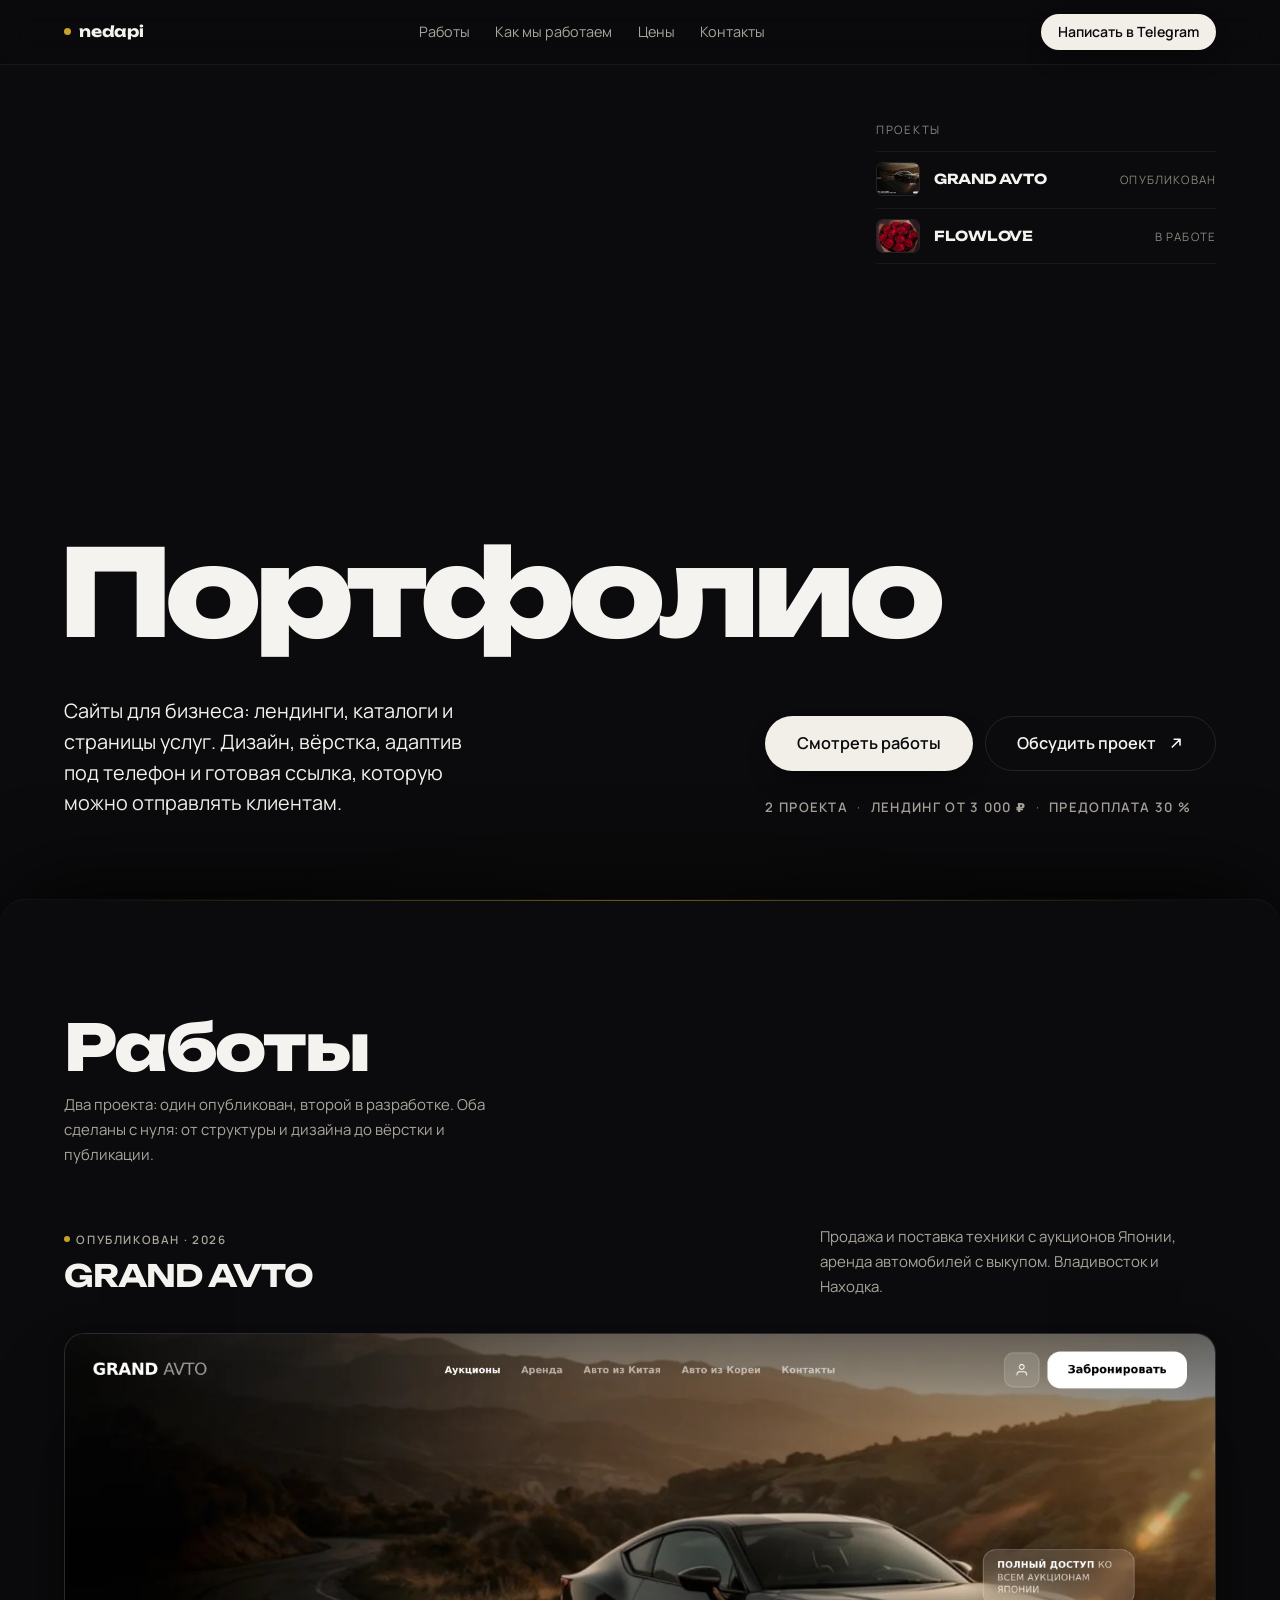
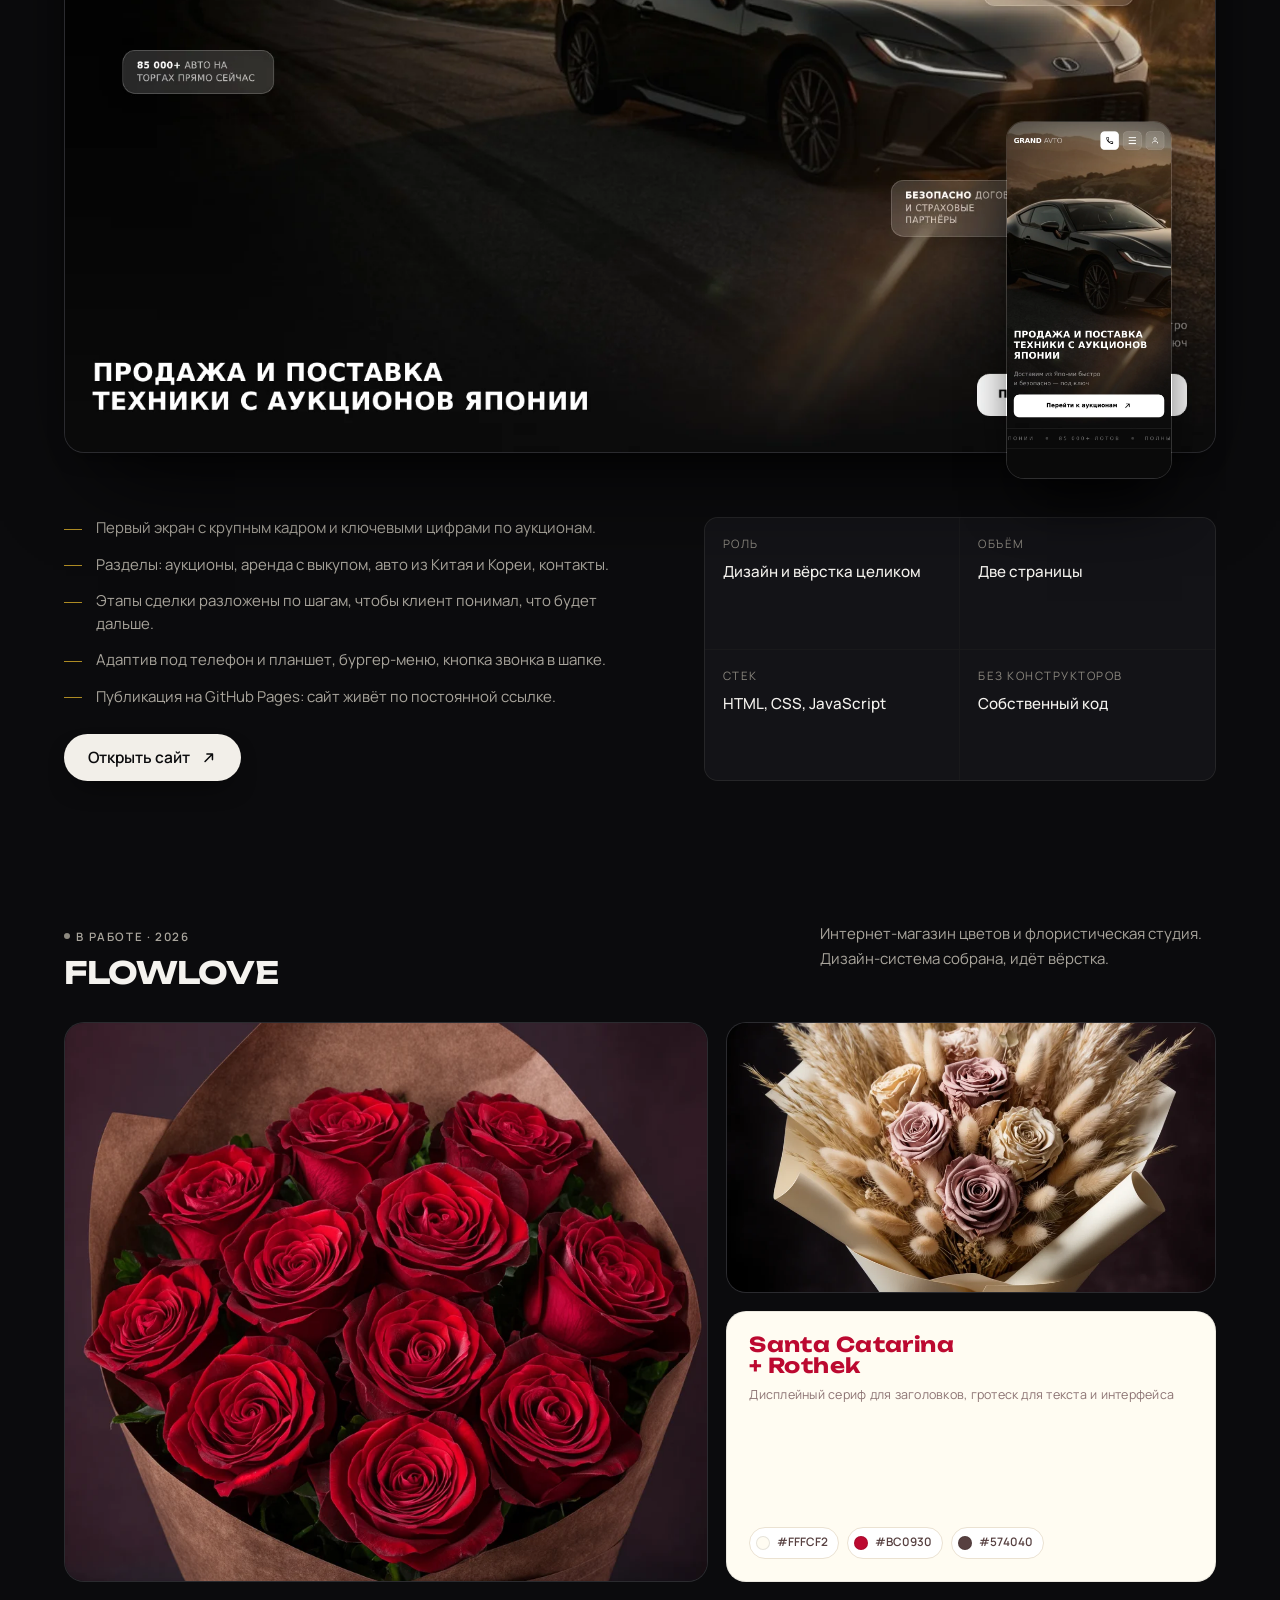
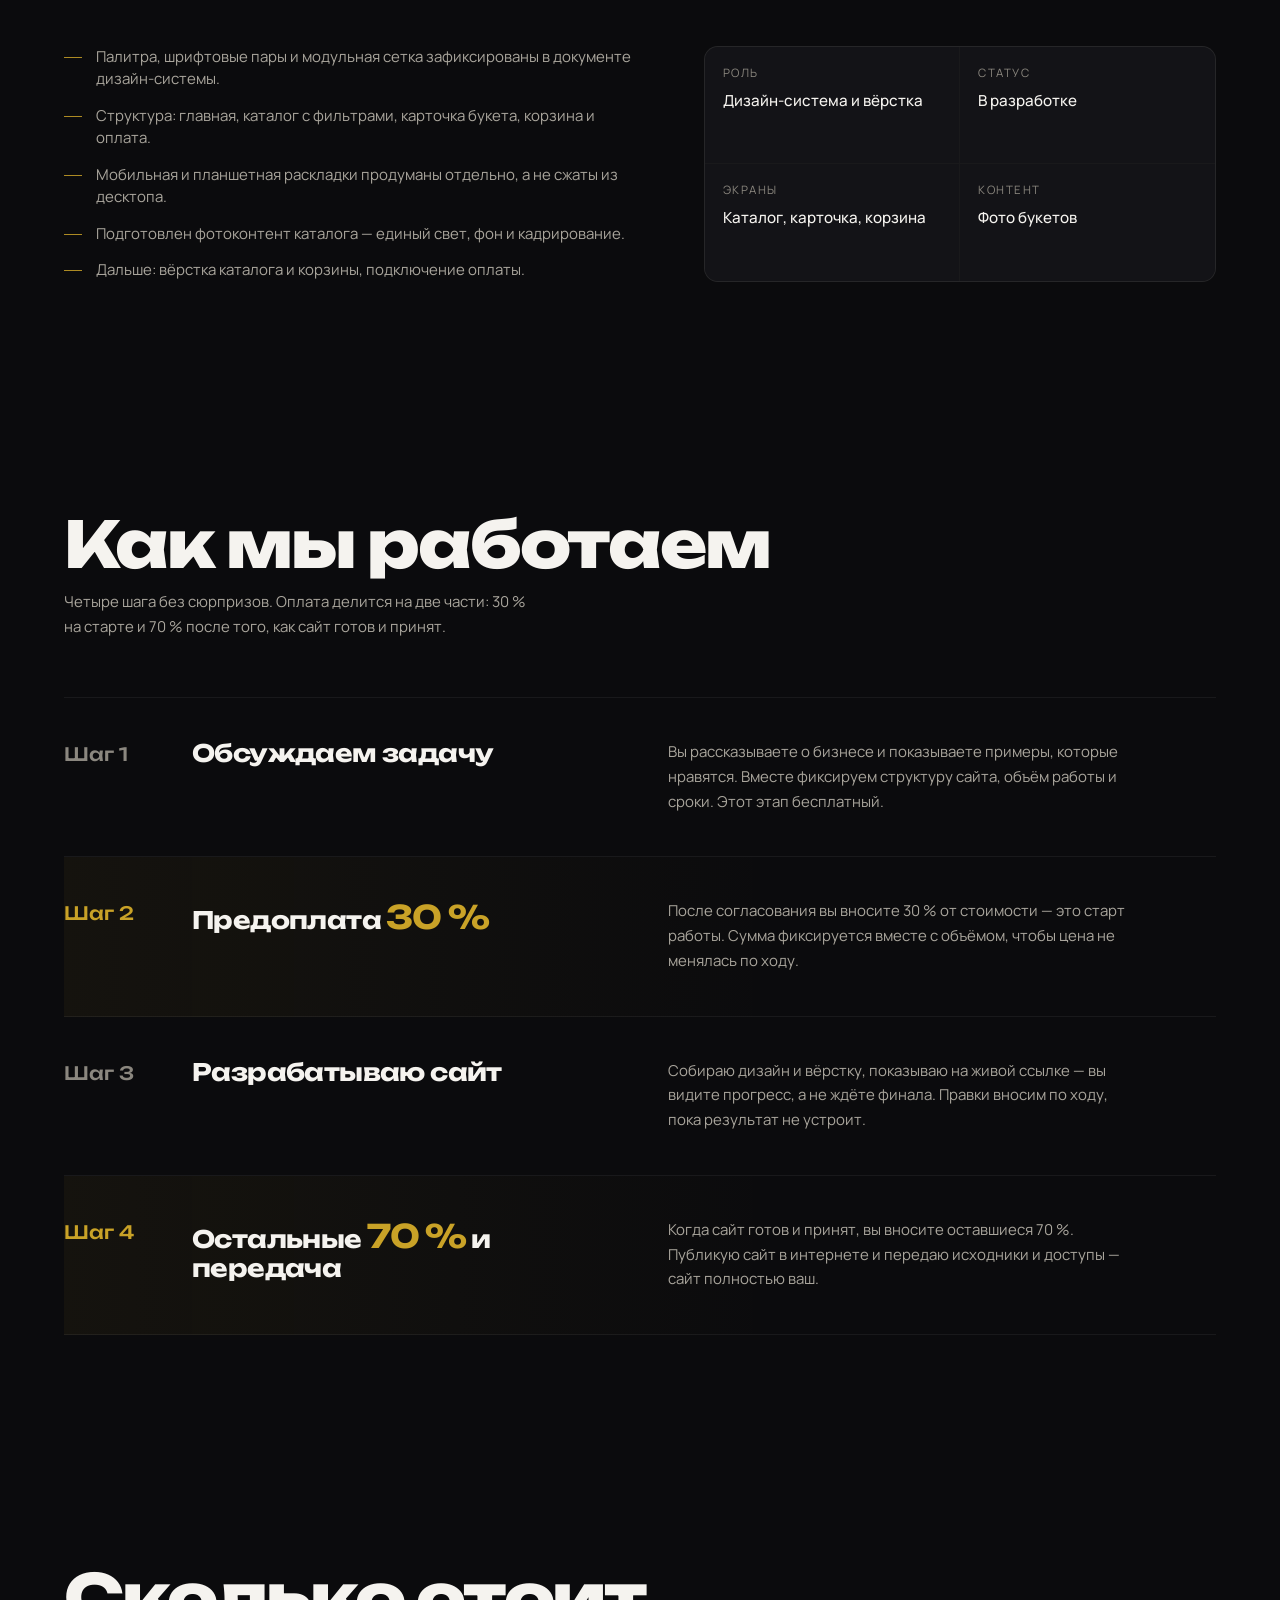
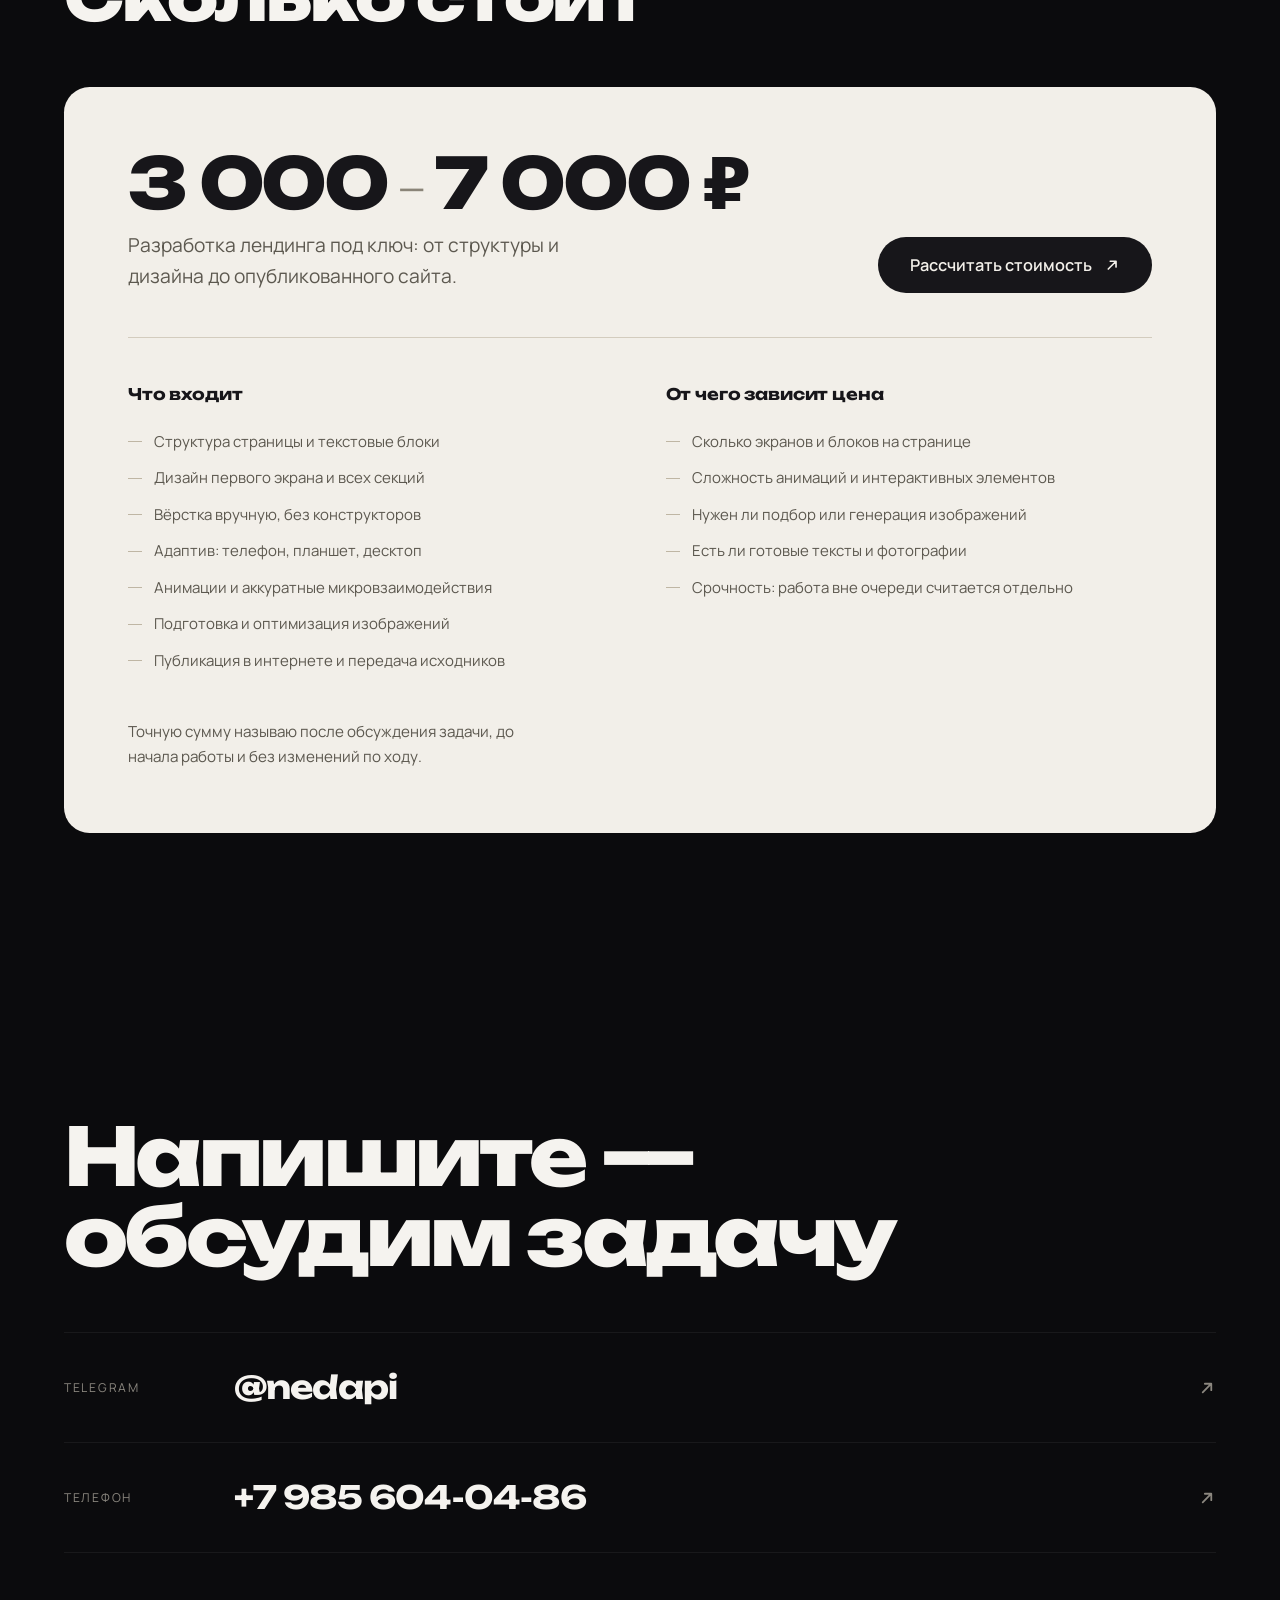
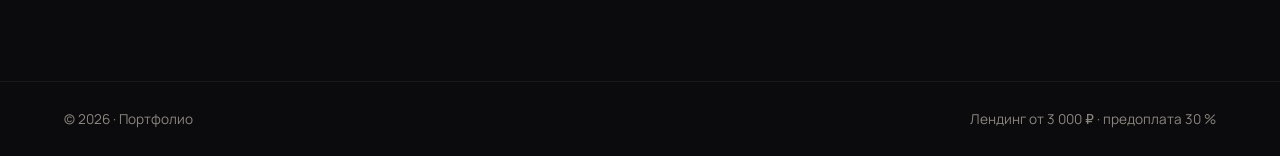
==== portfolio/index.html @ b86b2072 "Add the portfolio page under /portfolio Single-page portfolio with the two real projects, the four-s" ====
<!doctype html>
<html lang="ru">
<head>
<meta charset="utf-8">
<meta name="viewport" content="width=device-width,initial-scale=1">
<title>Портфолио — сайты для бизнеса</title>
<meta name="description" content="Портфолио веб-разработчика: лендинги, каталоги и сайты услуг. Дизайн, вёрстка, адаптив и публикация. Лендинг — от 3 000 до 7 000 ₽.">
<meta name="theme-color" content="#0B0B0D">
<meta property="og:title" content="Портфолио — сайты для бизнеса">
<meta property="og:description" content="Лендинги, каталоги и сайты услуг под ключ. Предоплата 30%, остальное после сдачи.">
<meta property="og:type" content="website">
<link rel="preload" href="assets/fonts/unbounded-800-cyrillic.woff2" as="font" type="font/woff2" crossorigin>
<link rel="preload" href="assets/fonts/manrope-400-cyrillic.woff2" as="font" type="font/woff2" crossorigin>
<link rel="stylesheet" href="assets/fonts.css">
<style>
/* ─────────────────────────────────────────────
   ТОКЕНЫ
   ───────────────────────────────────────────── */
:root{
  --ink:#0B0B0D;
  --ink-2:#131317;
  --ink-3:#1C1C22;
  --line:rgba(255,255,255,.10);
  --line-2:rgba(255,255,255,.06);

  --paper:#F2EFE9;
  --paper-2:#E6E1D7;
  --paper-line:#D3CCBE;

  --t1:#F5F3EF;
  --t2:#A9A59C;
  --t3:#8B877F;
  --pt1:#17161A;
  --pt2:#5C584F;

  --brass:#C9A227;
  --brass-soft:rgba(201,162,39,.16);

  --fd:'Unbounded','Manrope',system-ui,sans-serif;
  --fb:'Manrope',system-ui,-apple-system,'Segoe UI',sans-serif;

  --gut:clamp(20px,5vw,72px);
  --measure:68ch;
  --e:cubic-bezier(.22,1,.36,1);
  --r:clamp(16px,2vw,28px);
}

*,*::before,*::after{box-sizing:border-box;margin:0;padding:0}
html{-webkit-text-size-adjust:100%;scroll-behavior:smooth}
@media (prefers-reduced-motion:reduce){html{scroll-behavior:auto}}
body{
  background:var(--ink);color:var(--t1);
  font-family:var(--fb);font-size:clamp(15px,1.05vw,17px);line-height:1.65;
  -webkit-font-smoothing:antialiased;overflow-x:hidden;
  font-variant-numeric:lining-nums;
}
img{display:block;max-width:100%;height:auto}
a{color:inherit;text-decoration:none}
ul,ol{list-style:none}

/* браузерные поверхности тоже часть дизайна */
::selection{background:var(--brass);color:#0B0B0D}
:root{caret-color:var(--brass);accent-color:var(--brass)}
::-webkit-scrollbar{width:10px;height:10px}
::-webkit-scrollbar-track{background:var(--ink)}
::-webkit-scrollbar-thumb{background:#27272E;border-radius:99px;border:3px solid var(--ink)}
::-webkit-scrollbar-thumb:hover{background:#3A3A44}
html{scrollbar-color:#27272E var(--ink);scrollbar-width:thin}
:focus-visible{outline:2px solid var(--brass);outline-offset:3px;border-radius:4px}

.wrap{width:100%;max-width:1320px;margin-inline:auto;padding-inline:var(--gut)}
.sr{position:absolute;width:1px;height:1px;overflow:hidden;clip-path:inset(50%);white-space:nowrap}

/* ─────────────────────────────────────────────
   ТИПОГРАФИКА
   ───────────────────────────────────────────── */
.d{font-family:var(--fd);font-weight:800;line-height:1;letter-spacing:-.03em;text-wrap:balance}
h2.d{font-size:clamp(2rem,5.2vw,4rem);letter-spacing:-.035em}
h3.d{font-size:clamp(1.35rem,2.4vw,2rem);letter-spacing:-.03em;font-weight:700}
.lead{font-size:clamp(1.05rem,1.55vw,1.32rem);line-height:1.55;color:var(--t1);max-width:34ch}
.body{color:var(--t2);max-width:var(--measure)}
.tag{
  display:inline-flex;align-items:center;gap:.55em;
  font-size:.72rem;font-weight:600;letter-spacing:.14em;text-transform:uppercase;
  color:var(--t2);
}
.tag::before{content:"";width:6px;height:6px;border-radius:99px;background:var(--brass);flex:none}
.tag--work::before{background:#8E8A80}

/* ─────────────────────────────────────────────
   КНОПКИ
   ───────────────────────────────────────────── */
.btn{
  display:inline-flex;align-items:center;gap:.7em;
  padding:.95em 1.5em;border-radius:99px;
  font-weight:600;font-size:.97rem;line-height:1;
  border:1px solid transparent;
  transition:transform .45s var(--e),background-color .3s ease,border-color .3s ease,color .3s ease,box-shadow .45s var(--e);
}
.btn svg{width:1em;height:1em;flex:none}
.btn--fill{background:var(--paper);color:#0B0B0D;box-shadow:0 12px 28px -14px rgba(0,0,0,.9)}
.btn--fill:hover{transform:translateY(-2px);box-shadow:0 20px 40px -16px rgba(0,0,0,.95)}
.btn--ghost{border-color:var(--line);color:var(--t1)}
.btn--ghost:hover{border-color:rgba(255,255,255,.28);background:rgba(255,255,255,.04);transform:translateY(-2px)}
.btn--ink{background:#17161A;color:var(--paper)}
.btn--ink:hover{transform:translateY(-2px);background:#000}
.btn--lg{padding:1.15em 1.9em;font-size:1.02rem}

.link-u{
  display:inline-flex;align-items:center;gap:.5em;color:var(--t1);font-weight:600;
  border-bottom:1px solid rgba(255,255,255,.22);padding-bottom:2px;
  transition:border-color .3s ease,color .3s ease;
}
.link-u:hover{border-color:var(--brass);color:var(--brass)}
.link-u svg{width:.85em;height:.85em}

/* ─────────────────────────────────────────────
   ШАПКА
   ───────────────────────────────────────────── */
.nav{
  position:fixed;inset:0 0 auto 0;z-index:60;
  display:flex;align-items:center;justify-content:space-between;gap:1rem;
  padding:14px var(--gut);
  background:rgba(11,11,13,.72);backdrop-filter:blur(14px) saturate(140%);
  -webkit-backdrop-filter:blur(14px) saturate(140%);
  border-bottom:1px solid var(--line-2);
}
.mark{font-family:var(--fd);font-weight:700;font-size:.95rem;letter-spacing:-.02em;display:inline-flex;align-items:center;gap:.55em}
.mark i{width:7px;height:7px;border-radius:99px;background:var(--brass);display:block}
.nav-links{display:flex;gap:clamp(14px,2vw,30px);align-items:center}
.nav-links a{font-size:.9rem;color:var(--t2);transition:color .25s ease}
.nav-links a:hover{color:var(--t1)}
.nav .btn{padding:.7em 1.15em;font-size:.88rem}
@media (max-width:860px){.nav-links{display:none}}

/* ─────────────────────────────────────────────
   ПЕРВЫЙ ЭКРАН
   ───────────────────────────────────────────── */
.hero{
  position:sticky;top:0;z-index:1;
  min-height:100svh;display:flex;flex-direction:column;justify-content:flex-end;
  padding-block:120px clamp(40px,9vh,90px);
  overflow:clip;
}
.hero::after{ /* тёплое свечение у горизонта */
  content:"";position:absolute;inset:auto -20% -40% -20%;height:70%;
  background:radial-gradient(60% 100% at 50% 100%,rgba(201,162,39,.12),transparent 70%);
  pointer-events:none;
}
.hero-in{position:relative;z-index:2;width:100%;flex:1;display:flex;flex-direction:column;justify-content:flex-end}
.hero-index{
  margin-bottom:auto;display:flex;flex-direction:column;align-items:flex-start;gap:2px;
  align-self:flex-end;width:min(100%,340px);
}
.hero-index-t{font-size:.72rem;letter-spacing:.15em;text-transform:uppercase;color:var(--t3);padding-bottom:10px}
.hi{
  display:flex;align-items:center;gap:14px;width:100%;
  padding:10px 0;border-top:1px solid var(--line-2);
  transition:padding-inline .45s var(--e),background-color .3s ease;
}
.hi:last-child{border-bottom:1px solid var(--line-2)}
.hi img{width:44px;height:34px;object-fit:cover;border-radius:7px;border:1px solid var(--line);flex:none}
.hi b{font-family:var(--fd);font-weight:700;font-size:.86rem;letter-spacing:-.02em;flex:1;min-width:0}
.hi span{font-size:.72rem;letter-spacing:.1em;text-transform:uppercase;color:var(--t3);flex:none}
a.hi:hover{padding-inline:10px;background:linear-gradient(90deg,rgba(201,162,39,.07),transparent)}
a.hi:hover b{color:var(--brass)}
@media (max-width:900px){
  .hero-index{align-self:stretch;width:100%;max-width:none;margin-bottom:clamp(24px,5vh,56px)}
}
.hero-word{
  font-family:var(--fd);font-weight:800;
  font-size:clamp(2.15rem,9.4vw,7.6rem);
  line-height:.9;letter-spacing:-.05em;
  margin-left:-.04em;white-space:nowrap;
  color:var(--t1);
}
.hero-grid{
  display:grid;grid-template-columns:minmax(0,1fr) minmax(0,auto);
  gap:clamp(22px,4vw,64px);align-items:end;
  margin-top:clamp(22px,3.4vw,44px);
}
.hero-actions{display:flex;flex-wrap:wrap;gap:12px;margin-top:26px}
.hero-note{
  display:flex;align-items:center;flex-wrap:wrap;gap:.2em .7em;
  font-size:.82rem;letter-spacing:.1em;text-transform:uppercase;color:var(--t3);
  margin-top:26px;
}
.hero-note b{color:var(--t2);font-weight:600;white-space:nowrap}
.hero-note i{font-style:normal;color:var(--t3)}
@media (max-width:900px){.hero-grid{grid-template-columns:1fr}}

/* ─────────────────────────────────────────────
   СЦЕНА — работы наезжают на заголовок
   ───────────────────────────────────────────── */
.stage{
  position:relative;z-index:10;
  background:var(--ink);
  border-radius:var(--r) var(--r) 0 0;
  box-shadow:0 -30px 90px -20px rgba(0,0,0,.9),0 -1px 0 rgba(255,255,255,.08);
}
.stage::before{
  content:"";position:absolute;top:0;left:6%;right:6%;height:1px;
  background:linear-gradient(90deg,transparent,rgba(201,162,39,.5),transparent);
}

.sec{padding-block:clamp(64px,9vw,132px)}
[id]{scroll-margin-top:86px}
.sec-head{margin-bottom:clamp(30px,4.5vw,60px)}
.sec-head p{margin-top:14px;color:var(--t2);max-width:52ch}

/* ─────────────────────────────────────────────
   КЕЙСЫ
   ───────────────────────────────────────────── */
.case+.case{margin-top:clamp(72px,11vw,168px)}
.case-top{display:flex;flex-wrap:wrap;gap:14px 28px;align-items:baseline;justify-content:space-between;margin-bottom:clamp(20px,2.6vw,34px)}
.case-title{display:flex;flex-direction:column;gap:12px}
.case-sub{color:var(--t2);max-width:44ch}

/* Плита со скриншотом */
.plate{
  position:relative;border-radius:clamp(12px,1.6vw,20px);overflow:hidden;
  border:1px solid var(--line);
  box-shadow:0 48px 90px -34px rgba(0,0,0,.95),0 8px 24px -12px rgba(0,0,0,.7);
  transition:transform .7s var(--e),box-shadow .7s var(--e);
  background:var(--ink-2);
}
a.shot:hover .plate{transform:translateY(-6px);box-shadow:0 64px 110px -34px rgba(0,0,0,1),0 10px 28px -12px rgba(0,0,0,.8)}
.shot{display:block;position:relative}
.phone{
  position:absolute;right:clamp(12px,3.4vw,58px);bottom:clamp(-26px,-2vw,-14px);
  width:clamp(88px,13vw,172px);
  border-radius:clamp(10px,1.4vw,18px);overflow:hidden;
  border:1px solid rgba(255,255,255,.16);
  box-shadow:0 30px 60px -18px rgba(0,0,0,1);
  transition:transform .7s var(--e);
}
a.shot:hover .phone{transform:translateY(-10px)}
@media (max-width:640px){.phone{width:98px;right:12px;bottom:-18px}}

.case-body{
  display:grid;grid-template-columns:minmax(0,1.15fr) minmax(0,1fr);
  gap:clamp(26px,4vw,64px);
  margin-top:clamp(42px,5vw,72px);
}
@media (max-width:860px){.case-body{grid-template-columns:1fr;gap:30px}}

.did{display:flex;flex-direction:column;gap:14px}
.did li{display:flex;gap:14px;color:var(--t2);line-height:1.5}
.did li::before{
  content:"";flex:none;width:18px;height:1px;background:var(--brass);
  margin-top:.75em;opacity:.85;
}
.facts{display:grid;grid-template-columns:repeat(2,minmax(0,1fr));gap:1px;background:var(--line-2);border:1px solid var(--line-2);border-radius:14px;overflow:hidden}
.facts div{background:var(--ink-2);padding:16px 18px}
.facts dt{font-size:.72rem;letter-spacing:.13em;text-transform:uppercase;color:var(--t3);margin-bottom:6px}
.facts dd{font-size:.95rem;color:var(--t1);font-weight:500}
.case-cta{margin-top:26px;display:flex;flex-wrap:wrap;gap:12px}

/* Кейс FLOWLOVE — коллаж */
.collage{
  display:grid;grid-template-columns:1.25fr .95fr;grid-template-rows:1fr 1fr;
  gap:clamp(10px,1.4vw,18px);align-items:stretch;
  height:clamp(380px,44vw,560px);
}
.collage>*{min-height:0;overflow:hidden}
.collage figure{border-radius:clamp(12px,1.6vw,20px);border:1px solid var(--line);background:var(--ink-2)}
.collage .big{grid-row:span 2}
.collage img{width:100%;height:100%;object-fit:cover}
.spec{
  background:#FFFCF2;color:#574040;border:1px solid rgba(0,0,0,.08);
  border-radius:clamp(12px,1.6vw,20px);padding:clamp(15px,1.8vw,22px);
  display:flex;flex-direction:column;justify-content:space-between;gap:14px;
}
.spec-h{font-family:var(--fd);font-weight:700;font-size:clamp(1rem,1.6vw,1.4rem);letter-spacing:.02em;color:#BC0930;line-height:1.05}
.spec small{display:block;font-size:.78rem;color:#8C7373;margin-top:8px;letter-spacing:.02em}
.chips{display:flex;gap:8px;flex-wrap:wrap}
.chip{
  display:flex;align-items:center;gap:7px;font-size:.73rem;font-weight:600;
  color:#574040;background:#fff;border:1px solid #EBE2D2;border-radius:99px;padding:5px 10px 5px 6px;
}
.chip i{width:14px;height:14px;border-radius:99px;display:block;box-shadow:inset 0 0 0 1px rgba(0,0,0,.1)}
@media (max-width:720px){
  .collage{grid-template-columns:1fr 1fr;grid-template-rows:1.15fr .85fr;height:auto;min-height:430px}
  .collage .big{grid-row:1;grid-column:span 2}
}

/* ─────────────────────────────────────────────
   ПРОЦЕСС
   ───────────────────────────────────────────── */
.steps{border-top:1px solid var(--line-2)}
.step{
  display:grid;grid-template-columns:clamp(58px,7vw,104px) minmax(0,1fr) minmax(0,1.25fr);
  gap:clamp(14px,3vw,44px);align-items:start;
  padding-block:clamp(24px,3.4vw,42px);
  border-bottom:1px solid var(--line-2);
  position:relative;
}
.step-n{font-family:var(--fd);font-weight:500;font-size:clamp(.95rem,1.5vw,1.15rem);color:var(--t3);letter-spacing:0}
.step h3{font-size:clamp(1.1rem,2vw,1.5rem);font-weight:700;font-family:var(--fd);letter-spacing:-.025em;line-height:1.15}
.step p{color:var(--t2);max-width:52ch}
.step--pay{background:linear-gradient(90deg,rgba(201,162,39,.055),transparent 62%)}
.step--pay .step-n{color:var(--brass)}
.step .pct{color:var(--brass);font-size:1.35em;letter-spacing:-.04em;white-space:nowrap}
@media (max-width:820px){
  .step{grid-template-columns:auto 1fr;gap:10px 18px}
  .step p{grid-column:1/-1}
}

/* ─────────────────────────────────────────────
   ЦЕНЫ — светлая вставка
   ───────────────────────────────────────────── */
.price{background:var(--paper);color:var(--pt1);border-radius:var(--r);overflow:hidden;margin-block:clamp(20px,4vw,40px)}
.price-in{padding:clamp(28px,5vw,72px)}
.price-top{display:grid;grid-template-columns:minmax(0,1fr) minmax(0,auto);gap:clamp(20px,4vw,56px);align-items:end;padding-bottom:clamp(26px,3.4vw,44px);border-bottom:1px solid var(--paper-line)}
.price-num{
  font-family:var(--fd);font-weight:800;letter-spacing:-.045em;line-height:.92;
  font-size:clamp(1.9rem,5.6vw,4.4rem);color:var(--pt1);white-space:nowrap;
}
.price-num em{
  font-style:normal;color:#8A8478;font-family:var(--fb);font-weight:500;
  font-size:.5em;vertical-align:.22em;margin-inline:.3em;letter-spacing:0;
}
.price-what{font-size:clamp(1rem,1.5vw,1.2rem);color:var(--pt2);margin-top:14px;max-width:40ch}
.price-cols{display:grid;grid-template-columns:repeat(2,minmax(0,1fr));gap:clamp(24px,4vw,56px);padding-top:clamp(26px,3.4vw,44px)}
.price-cols h3{font-family:var(--fd);font-weight:700;font-size:1rem;letter-spacing:-.01em;margin-bottom:16px;color:var(--pt1)}
.price-cols li{display:flex;gap:12px;color:var(--pt2);padding-block:7px;line-height:1.5}
.price-cols li::before{content:"";flex:none;width:14px;height:1px;background:#BFB6A4;margin-top:.72em}
.price-foot{margin-top:clamp(24px,3.4vw,40px);display:flex;flex-wrap:wrap;gap:18px;align-items:center;justify-content:space-between}
.price-foot p{color:var(--pt2);font-size:.95rem;max-width:46ch}
@media (max-width:760px){.price-top{grid-template-columns:1fr}.price-cols{grid-template-columns:1fr;gap:26px}}

/* ─────────────────────────────────────────────
   КОНТАКТЫ
   ───────────────────────────────────────────── */
.contact{padding-block:clamp(64px,10vw,140px)}
.contact h2{font-size:clamp(2rem,6.4vw,5rem);letter-spacing:-.045em}
.contact-list{margin-top:clamp(32px,4.6vw,56px);border-top:1px solid var(--line-2)}
.contact-row{
  display:flex;align-items:center;justify-content:space-between;gap:20px;
  padding-block:clamp(18px,2.6vw,28px);border-bottom:1px solid var(--line-2);
  transition:padding-inline .5s var(--e),color .3s ease;
}
.contact-row:hover{padding-inline:14px;background:linear-gradient(90deg,rgba(201,162,39,.06),transparent)}
.contact-k{font-size:.76rem;letter-spacing:.14em;text-transform:uppercase;color:var(--t3);flex:none;width:clamp(84px,12vw,150px)}
.contact-v{font-family:var(--fd);font-weight:700;font-size:clamp(1.1rem,3vw,2rem);letter-spacing:-.03em;flex:1;min-width:0;word-break:break-word}
.contact-row:hover .contact-v{color:var(--brass)}
.contact-row svg{width:18px;height:18px;color:var(--t3);flex:none}
.contact-row:hover svg{color:var(--brass)}

footer{border-top:1px solid var(--line-2);padding-block:26px;color:var(--t3);font-size:.85rem}
.foot-in{display:flex;flex-wrap:wrap;gap:12px 24px;justify-content:space-between;align-items:center}

/* ─────────────────────────────────────────────
   ДВИЖЕНИЕ — один авторский момент
   ───────────────────────────────────────────── */
@media (prefers-reduced-motion:no-preference){
  @supports (animation-timeline:scroll()){
    .hero-in{
      animation:heroOut linear both;
      animation-timeline:scroll(root);
      animation-range:0 92svh;
      will-change:transform,opacity,filter;
    }
    @keyframes heroOut{
      to{opacity:.12;transform:translateY(-7svh) scale(.955);filter:blur(7px)}
    }
  }
  .rise{opacity:0;transform:translateY(26px);transition:opacity .9s var(--e),transform .9s var(--e)}
  .rise.in{opacity:1;transform:none}
  .rise.d1{transition-delay:.08s}
  .rise.d2{transition-delay:.16s}
}
</style>
</head>
<body>

<svg class="sr" aria-hidden="true"><symbol id="i-arrow" viewBox="0 0 16 16"><path d="M4.2 11.8 11.8 4.2M6.1 4.2h5.7v5.7" fill="none" stroke="currentColor" stroke-width="1.6" stroke-linecap="round" stroke-linejoin="round"/></symbol></svg>

<header class="nav">
  <a class="mark" href="#top"><i></i>nedapi</a>
  <nav class="nav-links" aria-label="Разделы">
    <a href="#works">Работы</a>
    <a href="#process">Как мы работаем</a>
    <a href="#price">Цены</a>
    <a href="#contact">Контакты</a>
  </nav>
  <a class="btn btn--fill" href="https://t.me/nedapi" target="_blank" rel="noopener">Написать в Telegram</a>
</header>

<main id="top">

  <!-- ПЕРВЫЙ ЭКРАН -->
  <section class="hero">
    <div class="wrap hero-in">
      <div class="hero-index">
        <p class="hero-index-t">Проекты</p>
        <a class="hi" href="https://bonifirmaarm-design.github.io/auto-website/" target="_blank" rel="noopener">
          <img src="assets/case-auto-desktop.webp" width="1600" height="1000" alt="" decoding="async">
          <b>GRAND AVTO</b><span>Опубликован</span>
        </a>
        <a class="hi" href="#flowlove">
          <img src="assets/flowlove-roses.webp" width="944" height="1181" alt="" decoding="async">
          <b>FLOWLOVE</b><span>В работе</span>
        </a>
      </div>
      <h1 class="hero-word">Портфолио</h1>
      <div class="hero-grid">
        <p class="lead">Сайты для бизнеса: лендинги, каталоги и страницы услуг. Дизайн, вёрстка, адаптив под телефон и готовая ссылка, которую можно отправлять клиентам.</p>
        <div>
          <div class="hero-actions">
            <a class="btn btn--fill btn--lg" href="#works">Смотреть работы</a>
            <a class="btn btn--ghost btn--lg" href="https://t.me/nedapi" target="_blank" rel="noopener">Обсудить проект<svg aria-hidden="true"><use href="#i-arrow"/></svg></a>
          </div>
          <p class="hero-note"><b>2 проекта</b><i>·</i><b>лендинг от 3 000 ₽</b><i>·</i><b>предоплата 30 %</b></p>
        </div>
      </div>
    </div>
  </section>

  <div class="stage">

    <!-- РАБОТЫ -->
    <section class="sec" id="works">
      <div class="wrap">
        <div class="sec-head rise">
          <h2 class="d">Работы</h2>
          <p>Два проекта: один опубликован, второй в разработке. Оба сделаны с нуля: от структуры и дизайна до вёрстки и публикации.</p>
        </div>

        <!-- КЕЙС 1 -->
        <article class="case rise">
          <div class="case-top">
            <div class="case-title">
              <span class="tag">Опубликован · 2026</span>
              <h3 class="d">GRAND AVTO</h3>
            </div>
            <p class="case-sub">Продажа и поставка техники с аукционов Японии, аренда автомобилей с выкупом. Владивосток и Находка.</p>
          </div>

          <a class="shot" href="https://bonifirmaarm-design.github.io/auto-website/" target="_blank" rel="noopener" aria-label="Открыть сайт GRAND AVTO в новой вкладке">
            <div class="plate"><img src="assets/case-auto-desktop.webp" width="1600" height="1000" alt="Первый экран сайта GRAND AVTO: тёмная тема, автомобиль на горной дороге, заголовок «Продажа и поставка техники с аукционов Японии»." loading="lazy" decoding="async"></div>
            <img class="phone" src="assets/case-auto-mobile.webp" width="620" height="1342" alt="Тот же сайт на экране телефона." loading="lazy" decoding="async">
          </a>

          <div class="case-body">
            <div>
              <ul class="did">
                <li>Первый экран с крупным кадром и ключевыми цифрами по аукционам.</li>
                <li>Разделы: аукционы, аренда с выкупом, авто из Китая и Кореи, контакты.</li>
                <li>Этапы сделки разложены по шагам, чтобы клиент понимал, что будет дальше.</li>
                <li>Адаптив под телефон и планшет, бургер-меню, кнопка звонка в шапке.</li>
                <li>Публикация на GitHub Pages: сайт живёт по постоянной ссылке.</li>
              </ul>
              <div class="case-cta">
                <a class="btn btn--fill" href="https://bonifirmaarm-design.github.io/auto-website/" target="_blank" rel="noopener">Открыть сайт<svg aria-hidden="true"><use href="#i-arrow"/></svg></a>
              </div>
            </div>
            <dl class="facts">
              <div><dt>Роль</dt><dd>Дизайн и вёрстка целиком</dd></div>
              <div><dt>Объём</dt><dd>Две страницы</dd></div>
              <div><dt>Стек</dt><dd>HTML, CSS, JavaScript</dd></div>
              <div><dt>Без конструкторов</dt><dd>Собственный код</dd></div>
            </dl>
          </div>
        </article>

        <!-- КЕЙС 2 -->
        <article class="case rise" id="flowlove">
          <div class="case-top">
            <div class="case-title">
              <span class="tag tag--work">В работе · 2026</span>
              <h3 class="d">FLOWLOVE</h3>
            </div>
            <p class="case-sub">Интернет-магазин цветов и флористическая студия. Дизайн-система собрана, идёт вёрстка.</p>
          </div>

          <div class="collage">
            <figure class="big"><img src="assets/flowlove-roses.webp" width="944" height="1181" alt="Букет красных роз в крафтовой бумаге на тёмном фоне — фотография для каталога." loading="lazy" decoding="async"></figure>
            <figure><img src="assets/flowlove-dried.webp" width="944" height="1181" alt="Букет из сухоцветов и пампасной травы в кремовой упаковке." loading="lazy" decoding="async"></figure>
            <div class="spec">
              <div>
                <p class="spec-h">Santa Catarina<br>+ Rothek</p>
                <small>Дисплейный сериф для заголовков, гротеск для текста и интерфейса</small>
              </div>
              <div class="chips">
                <span class="chip"><i style="background:#FFFCF2"></i>#FFFCF2</span>
                <span class="chip"><i style="background:#BC0930"></i>#BC0930</span>
                <span class="chip"><i style="background:#574040"></i>#574040</span>
              </div>
            </div>
          </div>

          <div class="case-body">
            <div>
              <ul class="did">
                <li>Палитра, шрифтовые пары и модульная сетка зафиксированы в документе дизайн-системы.</li>
                <li>Структура: главная, каталог с фильтрами, карточка букета, корзина и оплата.</li>
                <li>Мобильная и планшетная раскладки продуманы отдельно, а не сжаты из десктопа.</li>
                <li>Подготовлен фотоконтент каталога — единый свет, фон и кадрирование.</li>
                <li>Дальше: вёрстка каталога и корзины, подключение оплаты.</li>
              </ul>
            </div>
            <dl class="facts">
              <div><dt>Роль</dt><dd>Дизайн-система и вёрстка</dd></div>
              <div><dt>Статус</dt><dd>В разработке</dd></div>
              <div><dt>Экраны</dt><dd>Каталог, карточка, корзина</dd></div>
              <div><dt>Контент</dt><dd>Фото букетов</dd></div>
            </dl>
          </div>
        </article>
      </div>
    </section>

    <!-- ПРОЦЕСС -->
    <section class="sec" id="process">
      <div class="wrap">
        <div class="sec-head rise">
          <h2 class="d">Как мы работаем</h2>
          <p>Четыре шага без сюрпризов. Оплата делится на две части: 30 % на старте и 70 % после того, как сайт готов и принят.</p>
        </div>

        <ol class="steps rise">
          <li class="step">
            <span class="step-n">Шаг 1</span>
            <h3>Обсуждаем задачу</h3>
            <p>Вы рассказываете о бизнесе и показываете примеры, которые нравятся. Вместе фиксируем структуру сайта, объём работы и сроки. Этот этап бесплатный.</p>
          </li>
          <li class="step step--pay">
            <span class="step-n">Шаг 2</span>
            <h3>Предоплата <span class="pct">30 %</span></h3>
            <p>После согласования вы вносите 30 % от стоимости — это старт работы. Сумма фиксируется вместе с объёмом, чтобы цена не менялась по ходу.</p>
          </li>
          <li class="step">
            <span class="step-n">Шаг 3</span>
            <h3>Разрабатываю сайт</h3>
            <p>Собираю дизайн и вёрстку, показываю на живой ссылке — вы видите прогресс, а не ждёте финала. Правки вносим по ходу, пока результат не устроит.</p>
          </li>
          <li class="step step--pay">
            <span class="step-n">Шаг 4</span>
            <h3>Остальные <span class="pct">70 %</span> и передача</h3>
            <p>Когда сайт готов и принят, вы вносите оставшиеся 70 %. Публикую сайт в интернете и передаю исходники и доступы — сайт полностью ваш.</p>
          </li>
        </ol>
      </div>
    </section>

    <!-- ЦЕНЫ -->
    <section class="sec" id="price">
      <div class="wrap">
        <div class="sec-head rise">
          <h2 class="d">Сколько стоит</h2>
        </div>

        <div class="price rise">
          <div class="price-in">
            <div class="price-top">
              <div>
                <p class="price-num">3 000<em>—</em>7 000 ₽</p>
                <p class="price-what">Разработка лендинга под ключ: от структуры и дизайна до опубликованного сайта.</p>
              </div>
              <a class="btn btn--ink btn--lg" href="https://t.me/nedapi" target="_blank" rel="noopener">Рассчитать стоимость<svg aria-hidden="true"><use href="#i-arrow"/></svg></a>
            </div>

            <div class="price-cols">
              <div>
                <h3>Что входит</h3>
                <ul>
                  <li>Структура страницы и текстовые блоки</li>
                  <li>Дизайн первого экрана и всех секций</li>
                  <li>Вёрстка вручную, без конструкторов</li>
                  <li>Адаптив: телефон, планшет, десктоп</li>
                  <li>Анимации и аккуратные микровзаимодействия</li>
                  <li>Подготовка и оптимизация изображений</li>
                  <li>Публикация в интернете и передача исходников</li>
                </ul>
              </div>
              <div>
                <h3>От чего зависит цена</h3>
                <ul>
                  <li>Сколько экранов и блоков на странице</li>
                  <li>Сложность анимаций и интерактивных элементов</li>
                  <li>Нужен ли подбор или генерация изображений</li>
                  <li>Есть ли готовые тексты и фотографии</li>
                  <li>Срочность: работа вне очереди считается отдельно</li>
                </ul>
              </div>
            </div>

            <div class="price-foot">
              <p>Точную сумму называю после обсуждения задачи, до начала работы и без изменений по ходу.</p>
            </div>
          </div>
        </div>
      </div>
    </section>

    <!-- КОНТАКТЫ -->
    <section class="contact" id="contact">
      <div class="wrap">
        <h2 class="d rise">Напишите — обсудим задачу</h2>
        <div class="contact-list rise d1">
          <a class="contact-row" href="https://t.me/nedapi" target="_blank" rel="noopener">
            <span class="contact-k">Telegram</span>
            <span class="contact-v">@nedapi</span>
            <svg aria-hidden="true"><use href="#i-arrow"/></svg>
          </a>
          <a class="contact-row" href="tel:+79856040486">
            <span class="contact-k">Телефон</span>
            <span class="contact-v">+7 985 604‑04‑86</span>
            <svg aria-hidden="true"><use href="#i-arrow"/></svg>
          </a>
        </div>
      </div>
    </section>

    <footer>
      <div class="wrap foot-in">
        <span>© 2026 · Портфолио</span>
        <span>Лендинг от 3 000 ₽ · предоплата 30 %</span>
      </div>
    </footer>

  </div><!-- /stage -->
</main>

<script>
(function(){
  var reduce = window.matchMedia('(prefers-reduced-motion: reduce)').matches;
  var items = document.querySelectorAll('.rise');
  if (reduce || !('IntersectionObserver' in window)) {
    items.forEach(function(el){ el.classList.add('in'); });
    return;
  }
  var io = new IntersectionObserver(function(entries){
    entries.forEach(function(e){
      if (e.isIntersecting){ e.target.classList.add('in'); io.unobserve(e.target); }
    });
  }, { rootMargin: '0px 0px -12% 0px', threshold: 0.08 });
  items.forEach(function(el){ io.observe(el); });
})();
</script>
</body>
</html>
---- portfolio/assets/fonts.css ----
@font-face{font-family:'Manrope';font-style:normal;font-weight:400;font-display:swap;src:url(fonts/manrope-400-cyrillic.woff2) format('woff2');unicode-range:U+0301, U+0400-045F, U+0490-0491, U+04B0-04B1, U+2116}
@font-face{font-family:'Manrope';font-style:normal;font-weight:400;font-display:swap;src:url(fonts/manrope-400-latin.woff2) format('woff2');unicode-range:U+0000-00FF, U+0131, U+0152-0153, U+02BB-02BC, U+02C6, U+02DA, U+02DC, U+0304, U+0308, U+0329, U+2000-206F, U+20AC, U+2122, U+2191, U+2193, U+2212, U+2215, U+FEFF, U+FFFD}
@font-face{font-family:'Manrope';font-style:normal;font-weight:500;font-display:swap;src:url(fonts/manrope-500-cyrillic.woff2) format('woff2');unicode-range:U+0301, U+0400-045F, U+0490-0491, U+04B0-04B1, U+2116}
@font-face{font-family:'Manrope';font-style:normal;font-weight:500;font-display:swap;src:url(fonts/manrope-500-latin.woff2) format('woff2');unicode-range:U+0000-00FF, U+0131, U+0152-0153, U+02BB-02BC, U+02C6, U+02DA, U+02DC, U+0304, U+0308, U+0329, U+2000-206F, U+20AC, U+2122, U+2191, U+2193, U+2212, U+2215, U+FEFF, U+FFFD}
@font-face{font-family:'Manrope';font-style:normal;font-weight:600;font-display:swap;src:url(fonts/manrope-600-cyrillic.woff2) format('woff2');unicode-range:U+0301, U+0400-045F, U+0490-0491, U+04B0-04B1, U+2116}
@font-face{font-family:'Manrope';font-style:normal;font-weight:600;font-display:swap;src:url(fonts/manrope-600-latin.woff2) format('woff2');unicode-range:U+0000-00FF, U+0131, U+0152-0153, U+02BB-02BC, U+02C6, U+02DA, U+02DC, U+0304, U+0308, U+0329, U+2000-206F, U+20AC, U+2122, U+2191, U+2193, U+2212, U+2215, U+FEFF, U+FFFD}
@font-face{font-family:'Manrope';font-style:normal;font-weight:700;font-display:swap;src:url(fonts/manrope-700-cyrillic.woff2) format('woff2');unicode-range:U+0301, U+0400-045F, U+0490-0491, U+04B0-04B1, U+2116}
@font-face{font-family:'Manrope';font-style:normal;font-weight:700;font-display:swap;src:url(fonts/manrope-700-latin.woff2) format('woff2');unicode-range:U+0000-00FF, U+0131, U+0152-0153, U+02BB-02BC, U+02C6, U+02DA, U+02DC, U+0304, U+0308, U+0329, U+2000-206F, U+20AC, U+2122, U+2191, U+2193, U+2212, U+2215, U+FEFF, U+FFFD}
@font-face{font-family:'Unbounded';font-style:normal;font-weight:500;font-display:swap;src:url(fonts/unbounded-500-cyrillic.woff2) format('woff2');unicode-range:U+0301, U+0400-045F, U+0490-0491, U+04B0-04B1, U+2116}
@font-face{font-family:'Unbounded';font-style:normal;font-weight:500;font-display:swap;src:url(fonts/unbounded-500-latin.woff2) format('woff2');unicode-range:U+0000-00FF, U+0131, U+0152-0153, U+02BB-02BC, U+02C6, U+02DA, U+02DC, U+0304, U+0308, U+0329, U+2000-206F, U+20AC, U+2122, U+2191, U+2193, U+2212, U+2215, U+FEFF, U+FFFD}
@font-face{font-family:'Unbounded';font-style:normal;font-weight:700;font-display:swap;src:url(fonts/unbounded-700-cyrillic.woff2) format('woff2');unicode-range:U+0301, U+0400-045F, U+0490-0491, U+04B0-04B1, U+2116}
@font-face{font-family:'Unbounded';font-style:normal;font-weight:700;font-display:swap;src:url(fonts/unbounded-700-latin.woff2) format('woff2');unicode-range:U+0000-00FF, U+0131, U+0152-0153, U+02BB-02BC, U+02C6, U+02DA, U+02DC, U+0304, U+0308, U+0329, U+2000-206F, U+20AC, U+2122, U+2191, U+2193, U+2212, U+2215, U+FEFF, U+FFFD}
@font-face{font-family:'Unbounded';font-style:normal;font-weight:800;font-display:swap;src:url(fonts/unbounded-800-cyrillic.woff2) format('woff2');unicode-range:U+0301, U+0400-045F, U+0490-0491, U+04B0-04B1, U+2116}
@font-face{font-family:'Unbounded';font-style:normal;font-weight:800;font-display:swap;src:url(fonts/unbounded-800-latin.woff2) format('woff2');unicode-range:U+0000-00FF, U+0131, U+0152-0153, U+02BB-02BC, U+02C6, U+02DA, U+02DC, U+0304, U+0308, U+0329, U+2000-206F, U+20AC, U+2122, U+2191, U+2193, U+2212, U+2215, U+FEFF, U+FFFD}
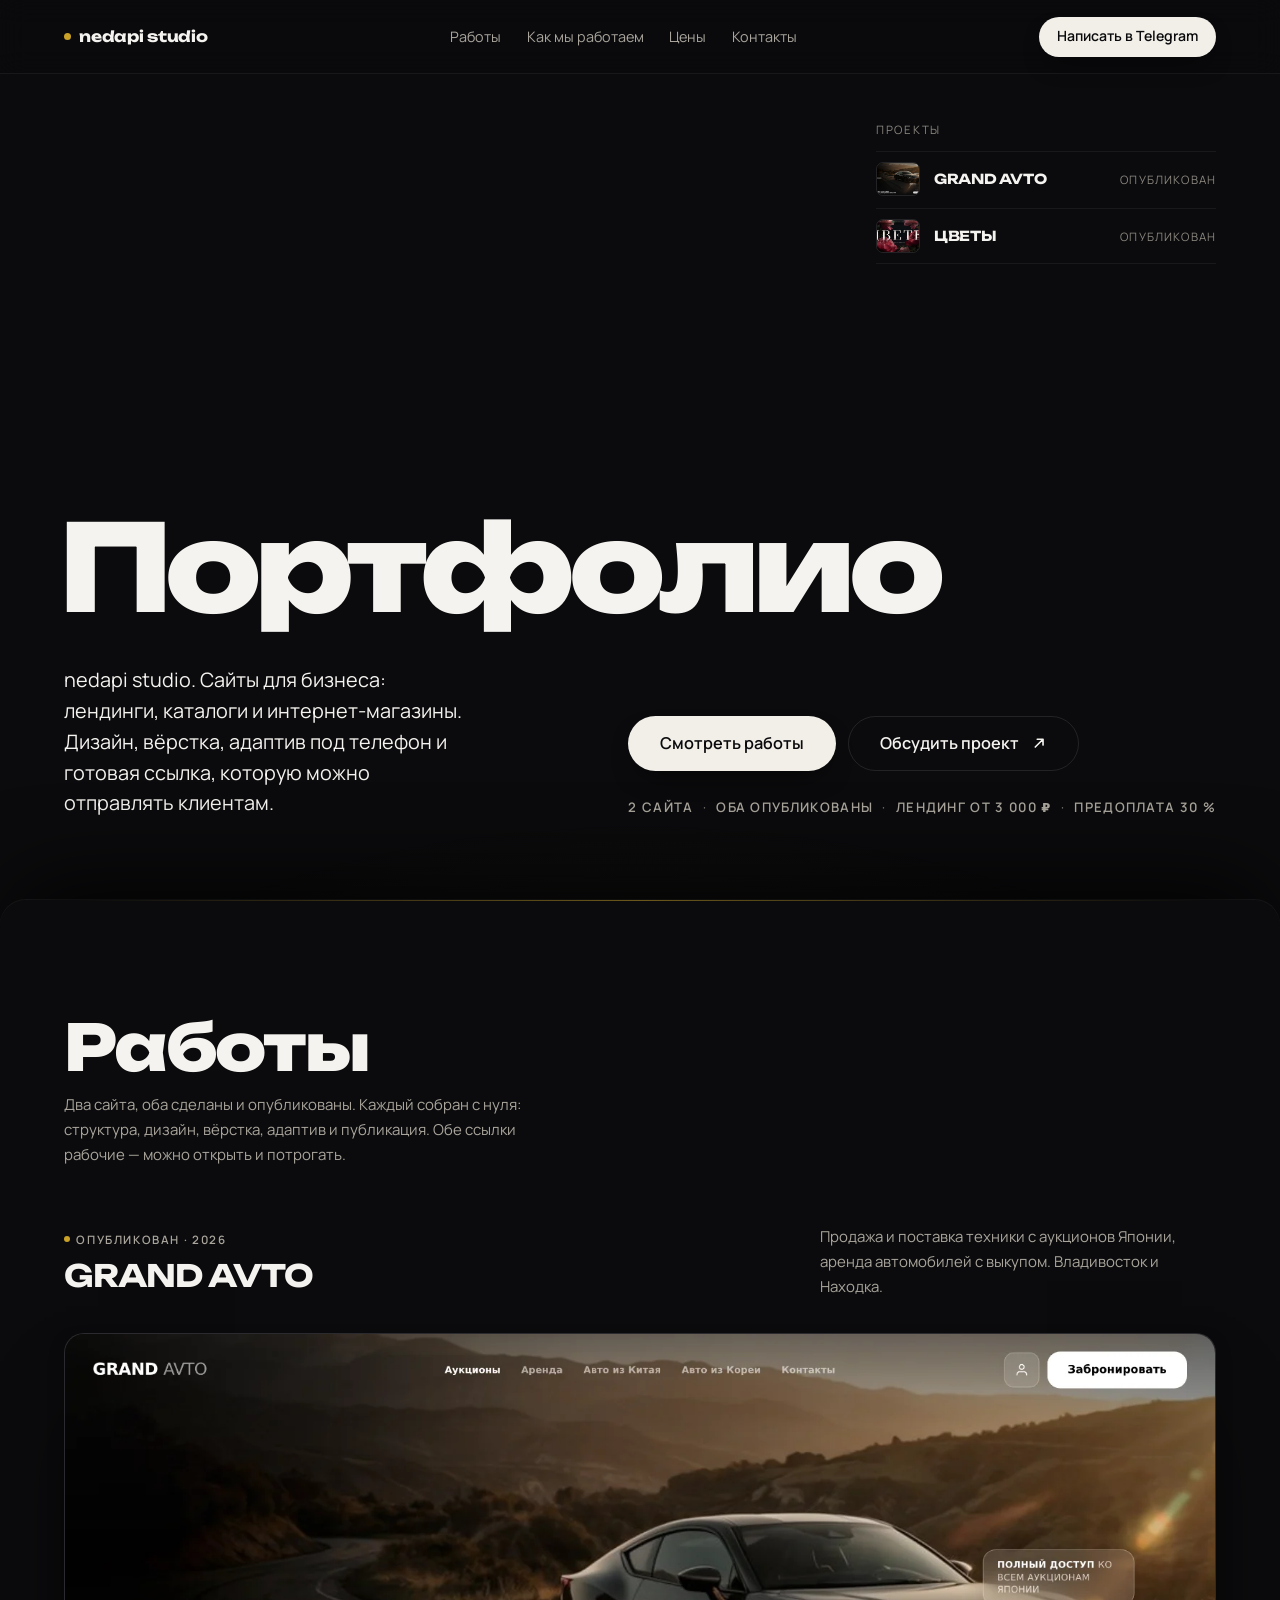
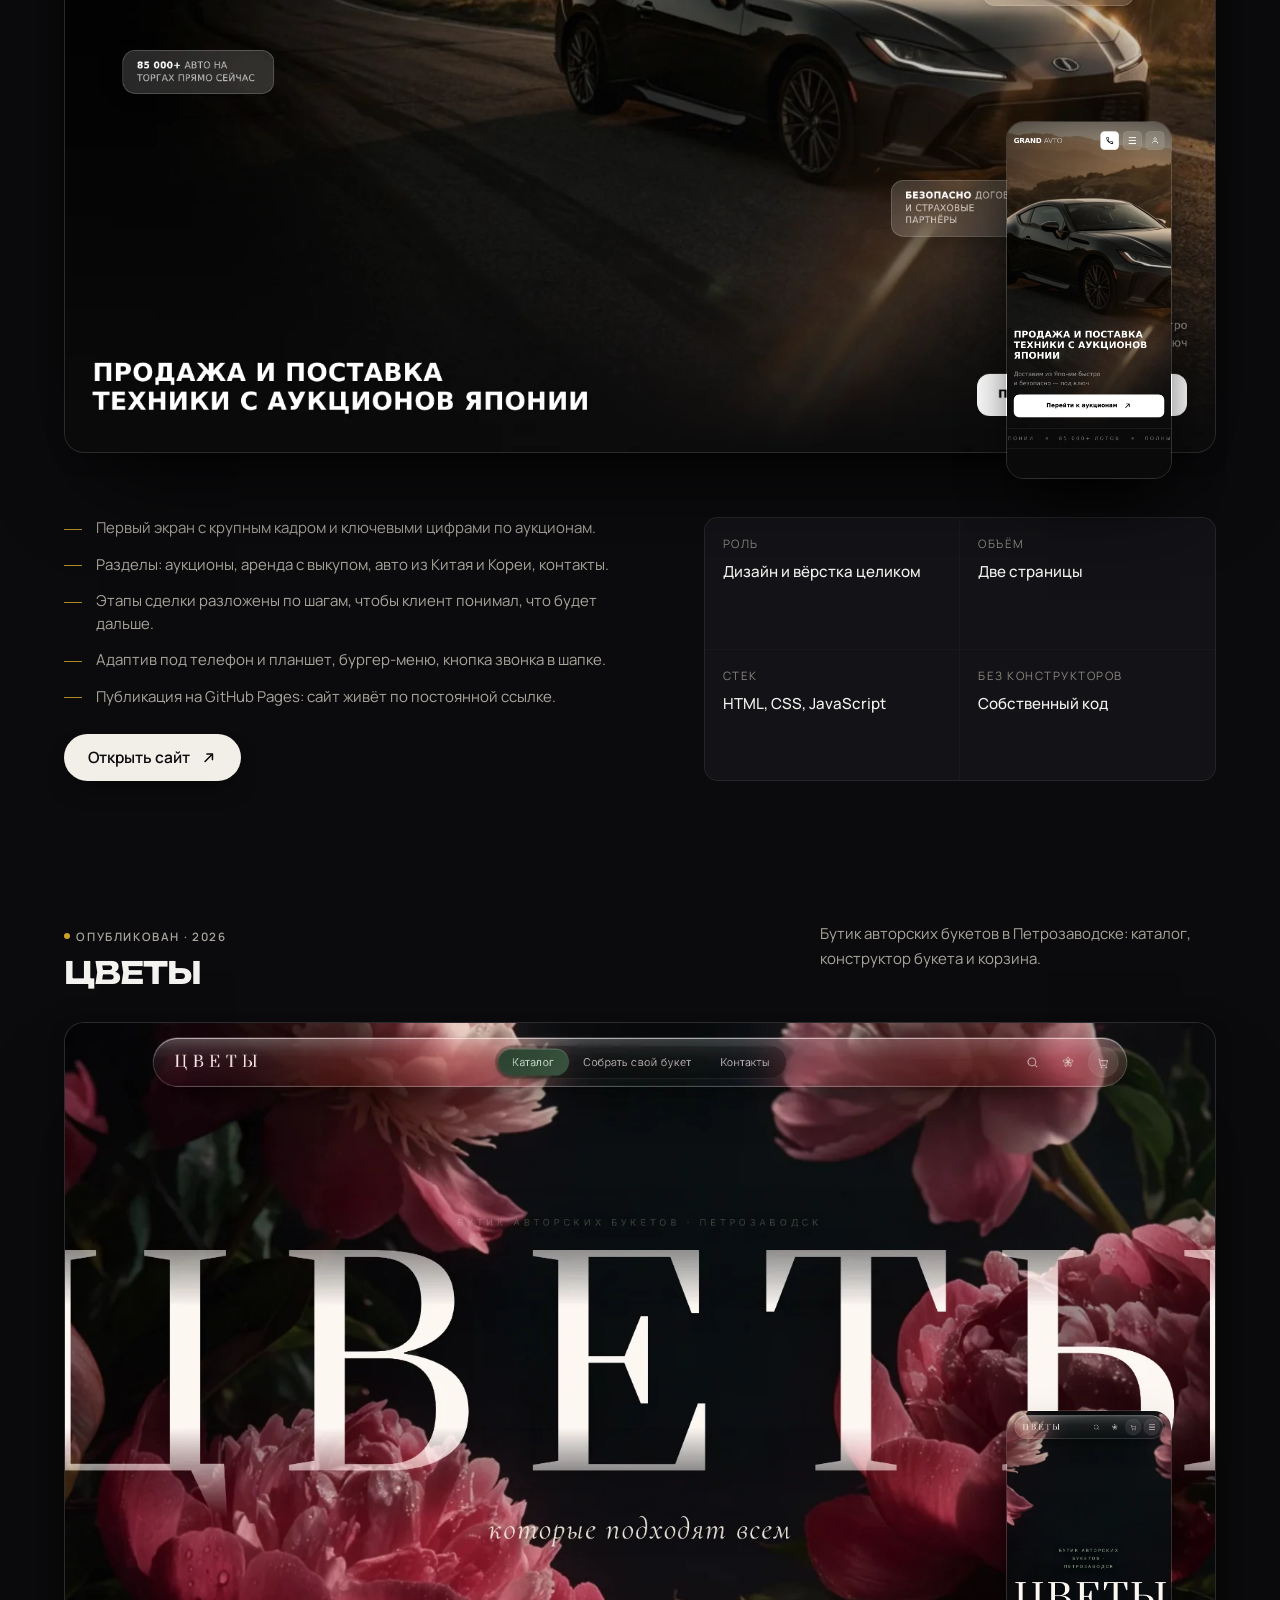
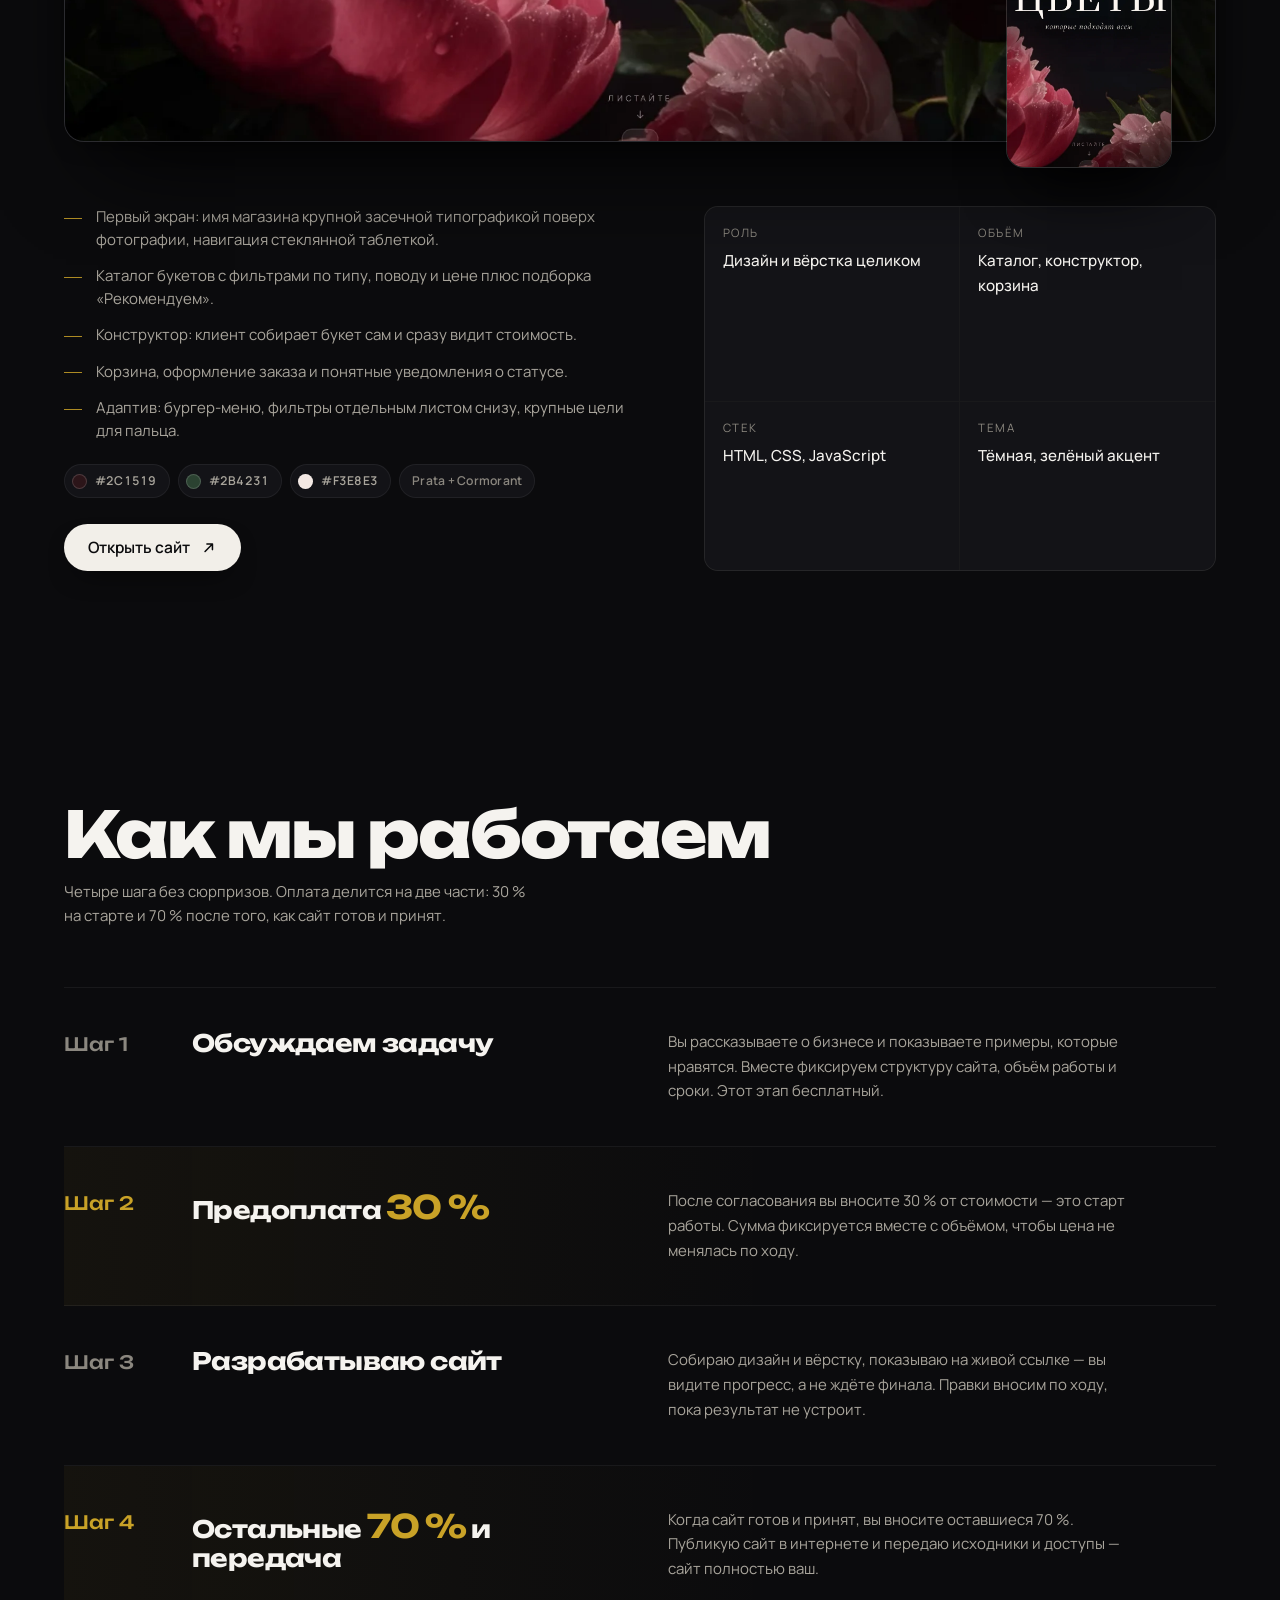
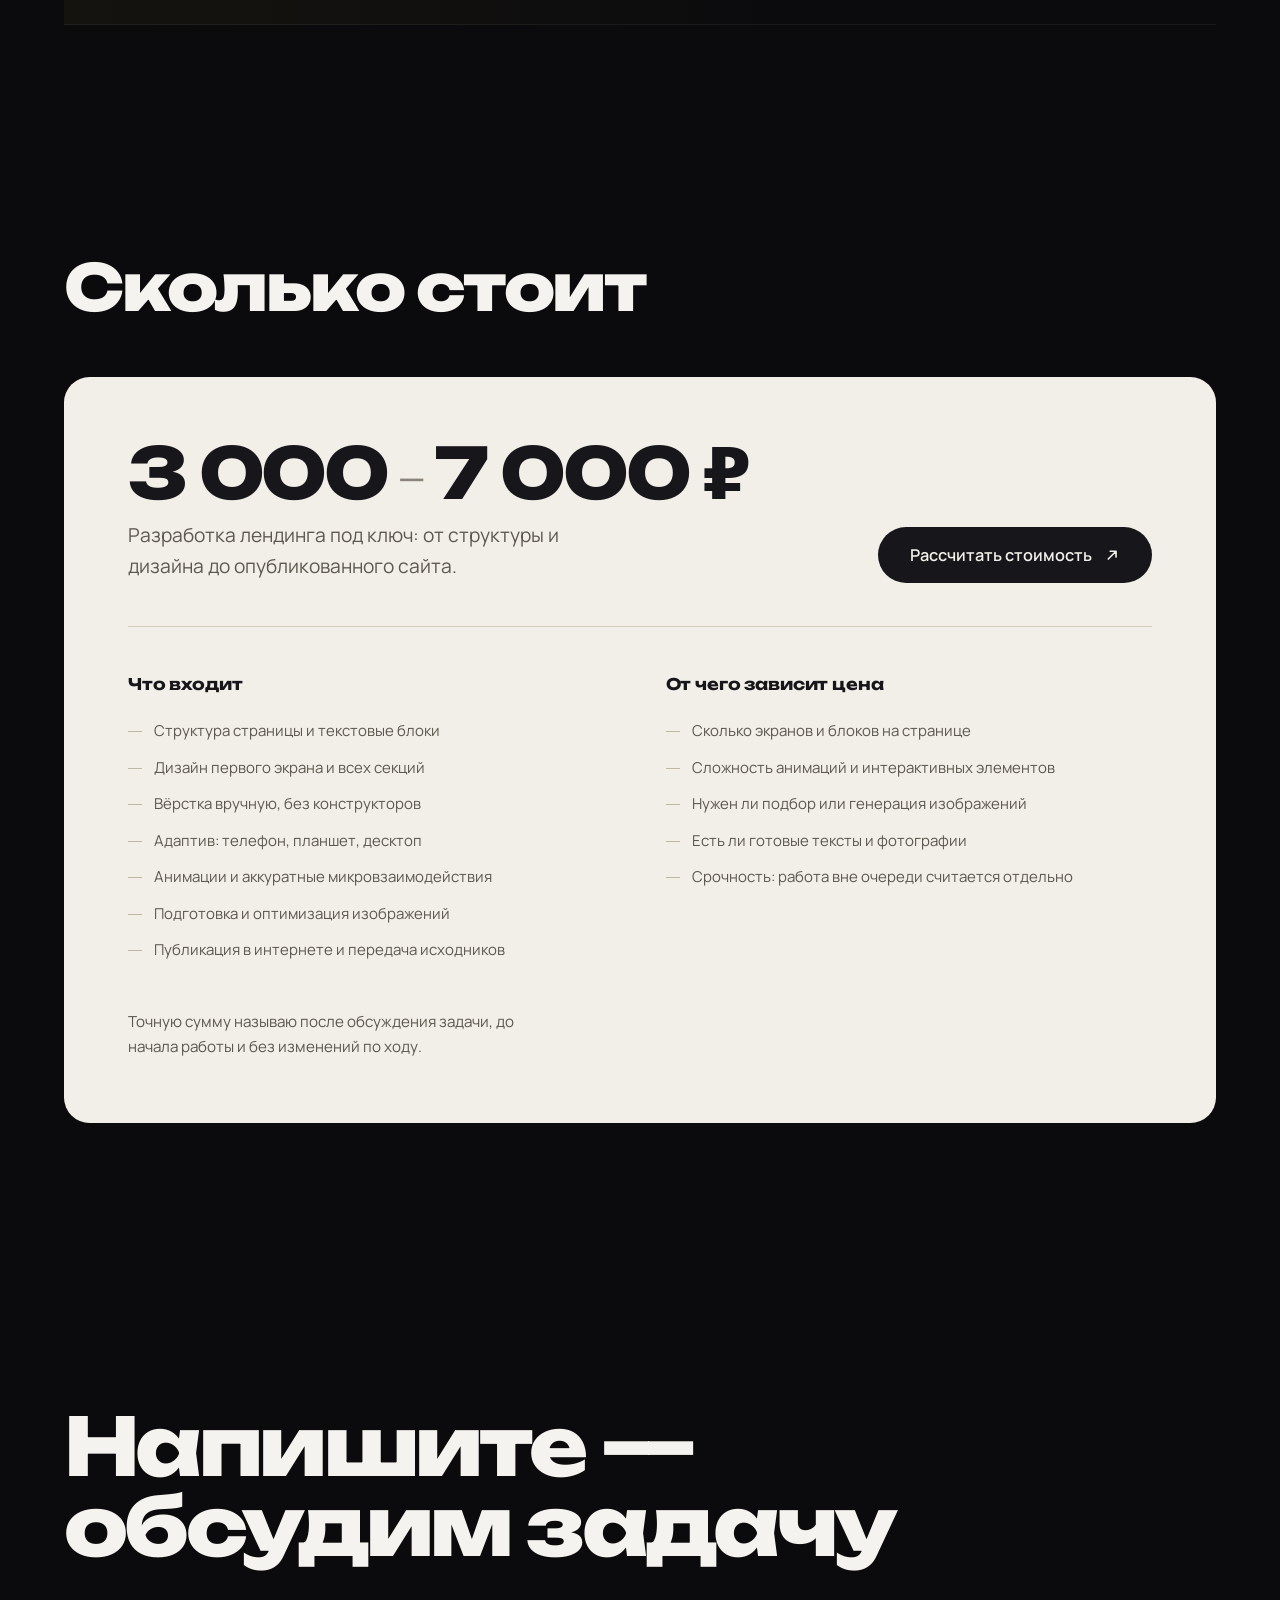
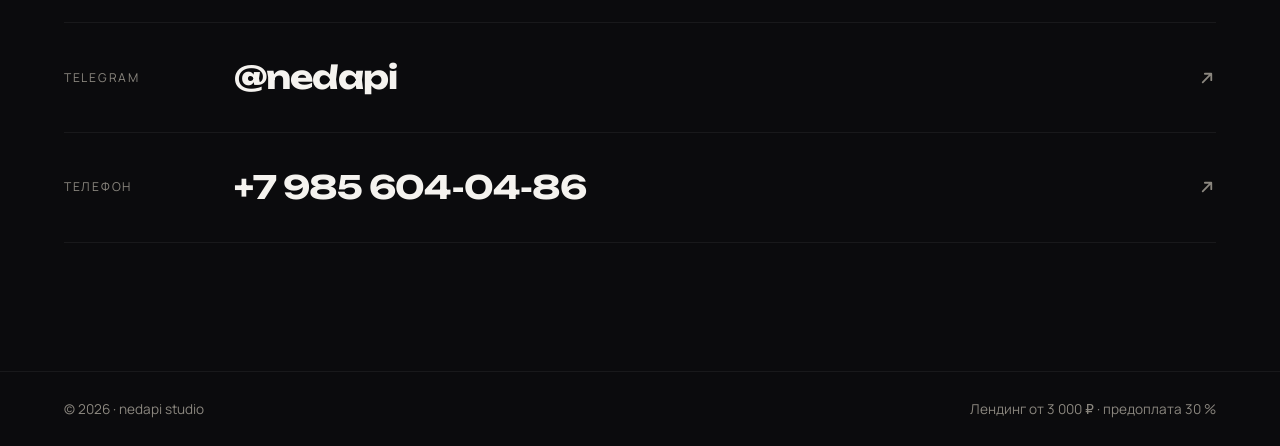
==== commit edbe471c: "Update the portfolio page: nedapi studio, both sites published Second case is now the live ЦВЕТЫ sit" ====
--- a/portfolio/index.html
+++ b/portfolio/index.html
@@ -3,11 +3,11 @@
 <head>
 <meta charset="utf-8">
 <meta name="viewport" content="width=device-width,initial-scale=1">
-<title>Портфолио — сайты для бизнеса</title>
-<meta name="description" content="Портфолио веб-разработчика: лендинги, каталоги и сайты услуг. Дизайн, вёрстка, адаптив и публикация. Лендинг — от 3 000 до 7 000 ₽.">
+<title>nedapi studio — портфолио</title>
+<meta name="description" content="nedapi studio — сайты для бизнеса: лендинги, каталоги и интернет-магазины. Дизайн, вёрстка, адаптив и публикация. Лендинг от 3 000 до 7 000 ₽.">
 <meta name="theme-color" content="#0B0B0D">
-<meta property="og:title" content="Портфолио — сайты для бизнеса">
-<meta property="og:description" content="Лендинги, каталоги и сайты услуг под ключ. Предоплата 30%, остальное после сдачи.">
+<meta property="og:title" content="nedapi studio — портфолио">
+<meta property="og:description" content="Два готовых сайта, процесс работы и цены. Предоплата 30 %, остальное после сдачи.">
 <meta property="og:type" content="website">
 <link rel="preload" href="assets/fonts/unbounded-800-cyrillic.woff2" as="font" type="font/woff2" crossorigin>
 <link rel="preload" href="assets/fonts/manrope-400-cyrillic.woff2" as="font" type="font/woff2" crossorigin>
@@ -125,13 +125,22 @@
   -webkit-backdrop-filter:blur(14px) saturate(140%);
   border-bottom:1px solid var(--line-2);
 }
-.mark{font-family:var(--fd);font-weight:700;font-size:.95rem;letter-spacing:-.02em;display:inline-flex;align-items:center;gap:.55em}
+.mark{font-family:var(--fd);font-weight:700;font-size:.95rem;letter-spacing:-.02em;display:inline-flex;align-items:center;gap:.55em;padding-block:10px;min-height:44px}
 .mark i{width:7px;height:7px;border-radius:99px;background:var(--brass);display:block}
 .nav-links{display:flex;gap:clamp(14px,2vw,30px);align-items:center}
 .nav-links a{font-size:.9rem;color:var(--t2);transition:color .25s ease}
 .nav-links a:hover{color:var(--t1)}
-.nav .btn{padding:.7em 1.15em;font-size:.88rem}
-@media (max-width:860px){.nav-links{display:none}}
+.nav .btn{padding:.72em 1.2em;font-size:.88rem;min-height:40px}
+.nav-short{display:none}
+@media (max-width:860px){
+  .nav{padding-block:10px}
+  .nav-links{display:none}
+  .nav .btn{min-height:44px;padding-inline:1.35em}
+}
+@media (max-width:520px){
+  .nav-full{display:none}
+  .nav-short{display:inline}
+}
 
 /* ─────────────────────────────────────────────
    ПЕРВЫЙ ЭКРАН
@@ -256,33 +265,16 @@
 .facts dd{font-size:.95rem;color:var(--t1);font-weight:500}
 .case-cta{margin-top:26px;display:flex;flex-wrap:wrap;gap:12px}
 
-/* Кейс FLOWLOVE — коллаж */
-.collage{
-  display:grid;grid-template-columns:1.25fr .95fr;grid-template-rows:1fr 1fr;
-  gap:clamp(10px,1.4vw,18px);align-items:stretch;
-  height:clamp(380px,44vw,560px);
-}
-.collage>*{min-height:0;overflow:hidden}
-.collage figure{border-radius:clamp(12px,1.6vw,20px);border:1px solid var(--line);background:var(--ink-2)}
-.collage .big{grid-row:span 2}
-.collage img{width:100%;height:100%;object-fit:cover}
-.spec{
-  background:#FFFCF2;color:#574040;border:1px solid rgba(0,0,0,.08);
-  border-radius:clamp(12px,1.6vw,20px);padding:clamp(15px,1.8vw,22px);
-  display:flex;flex-direction:column;justify-content:space-between;gap:14px;
-}
-.spec-h{font-family:var(--fd);font-weight:700;font-size:clamp(1rem,1.6vw,1.4rem);letter-spacing:.02em;color:#BC0930;line-height:1.05}
-.spec small{display:block;font-size:.78rem;color:#8C7373;margin-top:8px;letter-spacing:.02em}
-.chips{display:flex;gap:8px;flex-wrap:wrap}
-.chip{
-  display:flex;align-items:center;gap:7px;font-size:.73rem;font-weight:600;
-  color:#574040;background:#fff;border:1px solid #EBE2D2;border-radius:99px;padding:5px 10px 5px 6px;
-}
-.chip i{width:14px;height:14px;border-radius:99px;display:block;box-shadow:inset 0 0 0 1px rgba(0,0,0,.1)}
-@media (max-width:720px){
-  .collage{grid-template-columns:1fr 1fr;grid-template-rows:1.15fr .85fr;height:auto;min-height:430px}
-  .collage .big{grid-row:1;grid-column:span 2}
-}
+/* Палитра проекта */
+.palette{display:flex;flex-wrap:wrap;gap:8px;margin-top:22px}
+.sw{
+  display:inline-flex;align-items:center;gap:8px;
+  font-size:.76rem;font-weight:600;letter-spacing:.02em;color:var(--t2);
+  background:var(--ink-2);border:1px solid var(--line-2);border-radius:99px;
+  padding:6px 12px 6px 7px;font-variant-numeric:tabular-nums;
+}
+.sw i{width:15px;height:15px;border-radius:99px;display:block;box-shadow:inset 0 0 0 1px rgba(255,255,255,.16)}
+.sw--type{padding-inline:12px;color:var(--t3)}
 
 /* ─────────────────────────────────────────────
    ПРОЦЕСС
@@ -377,14 +369,14 @@
 <svg class="sr" aria-hidden="true"><symbol id="i-arrow" viewBox="0 0 16 16"><path d="M4.2 11.8 11.8 4.2M6.1 4.2h5.7v5.7" fill="none" stroke="currentColor" stroke-width="1.6" stroke-linecap="round" stroke-linejoin="round"/></symbol></svg>
 
 <header class="nav">
-  <a class="mark" href="#top"><i></i>nedapi</a>
+  <a class="mark" href="#top"><i></i>nedapi studio</a>
   <nav class="nav-links" aria-label="Разделы">
     <a href="#works">Работы</a>
     <a href="#process">Как мы работаем</a>
     <a href="#price">Цены</a>
     <a href="#contact">Контакты</a>
   </nav>
-  <a class="btn btn--fill" href="https://t.me/nedapi" target="_blank" rel="noopener">Написать в Telegram</a>
+  <a class="btn btn--fill" href="https://t.me/nedapi" target="_blank" rel="noopener"><span class="nav-full">Написать в Telegram</span><span class="nav-short">Telegram</span></a>
 </header>
 
 <main id="top">
@@ -398,20 +390,20 @@
           <img src="assets/case-auto-desktop.webp" width="1600" height="1000" alt="" decoding="async">
           <b>GRAND AVTO</b><span>Опубликован</span>
         </a>
-        <a class="hi" href="#flowlove">
-          <img src="assets/flowlove-roses.webp" width="944" height="1181" alt="" decoding="async">
-          <b>FLOWLOVE</b><span>В работе</span>
+        <a class="hi" href="https://bonifirmaarm-design.github.io/flowers/" target="_blank" rel="noopener">
+          <img src="assets/case-flow-desktop.webp" width="1600" height="1000" alt="" decoding="async">
+          <b>ЦВЕТЫ</b><span>Опубликован</span>
         </a>
       </div>
       <h1 class="hero-word">Портфолио</h1>
       <div class="hero-grid">
-        <p class="lead">Сайты для бизнеса: лендинги, каталоги и страницы услуг. Дизайн, вёрстка, адаптив под телефон и готовая ссылка, которую можно отправлять клиентам.</p>
+        <p class="lead">nedapi studio. Сайты для бизнеса: лендинги, каталоги и интернет-магазины. Дизайн, вёрстка, адаптив под телефон и готовая ссылка, которую можно отправлять клиентам.</p>
         <div>
           <div class="hero-actions">
             <a class="btn btn--fill btn--lg" href="#works">Смотреть работы</a>
             <a class="btn btn--ghost btn--lg" href="https://t.me/nedapi" target="_blank" rel="noopener">Обсудить проект<svg aria-hidden="true"><use href="#i-arrow"/></svg></a>
           </div>
-          <p class="hero-note"><b>2 проекта</b><i>·</i><b>лендинг от 3 000 ₽</b><i>·</i><b>предоплата 30 %</b></p>
+          <p class="hero-note"><b>2 сайта</b><i>·</i><b>оба опубликованы</b><i>·</i><b>лендинг от 3 000 ₽</b><i>·</i><b>предоплата 30 %</b></p>
         </div>
       </div>
     </div>
@@ -424,7 +416,7 @@
       <div class="wrap">
         <div class="sec-head rise">
           <h2 class="d">Работы</h2>
-          <p>Два проекта: один опубликован, второй в разработке. Оба сделаны с нуля: от структуры и дизайна до вёрстки и публикации.</p>
+          <p>Два сайта, оба сделаны и опубликованы. Каждый собран с нуля: структура, дизайн, вёрстка, адаптив и публикация. Обе ссылки рабочие — можно открыть и потрогать.</p>
         </div>
 
         <!-- КЕЙС 1 -->
@@ -465,46 +457,44 @@
         </article>
 
         <!-- КЕЙС 2 -->
-        <article class="case rise" id="flowlove">
+        <article class="case rise" id="flowers">
           <div class="case-top">
             <div class="case-title">
-              <span class="tag tag--work">В работе · 2026</span>
-              <h3 class="d">FLOWLOVE</h3>
+              <span class="tag">Опубликован · 2026</span>
+              <h3 class="d">ЦВЕТЫ</h3>
             </div>
-            <p class="case-sub">Интернет-магазин цветов и флористическая студия. Дизайн-система собрана, идёт вёрстка.</p>
+            <p class="case-sub">Бутик авторских букетов в Петрозаводске: каталог, конструктор букета и корзина.</p>
           </div>
 
-          <div class="collage">
-            <figure class="big"><img src="assets/flowlove-roses.webp" width="944" height="1181" alt="Букет красных роз в крафтовой бумаге на тёмном фоне — фотография для каталога." loading="lazy" decoding="async"></figure>
-            <figure><img src="assets/flowlove-dried.webp" width="944" height="1181" alt="Букет из сухоцветов и пампасной травы в кремовой упаковке." loading="lazy" decoding="async"></figure>
-            <div class="spec">
-              <div>
-                <p class="spec-h">Santa Catarina<br>+ Rothek</p>
-                <small>Дисплейный сериф для заголовков, гротеск для текста и интерфейса</small>
-              </div>
-              <div class="chips">
-                <span class="chip"><i style="background:#FFFCF2"></i>#FFFCF2</span>
-                <span class="chip"><i style="background:#BC0930"></i>#BC0930</span>
-                <span class="chip"><i style="background:#574040"></i>#574040</span>
-              </div>
-            </div>
-          </div>
+          <a class="shot" href="https://bonifirmaarm-design.github.io/flowers/" target="_blank" rel="noopener" aria-label="Открыть сайт ЦВЕТЫ в новой вкладке">
+            <div class="plate"><img src="assets/case-flow-desktop.webp" width="1600" height="1000" alt="Первый экран сайта ЦВЕТЫ: крупная засечная типографика поверх тёмной фотографии пионов, стеклянная навигация." loading="lazy" decoding="async"></div>
+            <img class="phone" src="assets/case-flow-mobile.webp" width="620" height="1342" alt="Тот же сайт на экране телефона." loading="lazy" decoding="async">
+          </a>
 
           <div class="case-body">
             <div>
               <ul class="did">
-                <li>Палитра, шрифтовые пары и модульная сетка зафиксированы в документе дизайн-системы.</li>
-                <li>Структура: главная, каталог с фильтрами, карточка букета, корзина и оплата.</li>
-                <li>Мобильная и планшетная раскладки продуманы отдельно, а не сжаты из десктопа.</li>
-                <li>Подготовлен фотоконтент каталога — единый свет, фон и кадрирование.</li>
-                <li>Дальше: вёрстка каталога и корзины, подключение оплаты.</li>
+                <li>Первый экран: имя магазина крупной засечной типографикой поверх фотографии, навигация стеклянной таблеткой.</li>
+                <li>Каталог букетов с фильтрами по типу, поводу и цене плюс подборка «Рекомендуем».</li>
+                <li>Конструктор: клиент собирает букет сам и сразу видит стоимость.</li>
+                <li>Корзина, оформление заказа и понятные уведомления о статусе.</li>
+                <li>Адаптив: бургер-меню, фильтры отдельным листом снизу, крупные цели для пальца.</li>
               </ul>
+              <div class="palette" aria-label="Палитра проекта">
+                <span class="sw"><i style="background:#2C1519"></i>#2C1519</span>
+                <span class="sw"><i style="background:#2B4231"></i>#2B4231</span>
+                <span class="sw"><i style="background:#F3E8E3"></i>#F3E8E3</span>
+                <span class="sw sw--type">Prata + Cormorant</span>
+              </div>
+              <div class="case-cta">
+                <a class="btn btn--fill" href="https://bonifirmaarm-design.github.io/flowers/" target="_blank" rel="noopener">Открыть сайт<svg aria-hidden="true"><use href="#i-arrow"/></svg></a>
+              </div>
             </div>
             <dl class="facts">
-              <div><dt>Роль</dt><dd>Дизайн-система и вёрстка</dd></div>
-              <div><dt>Статус</dt><dd>В разработке</dd></div>
-              <div><dt>Экраны</dt><dd>Каталог, карточка, корзина</dd></div>
-              <div><dt>Контент</dt><dd>Фото букетов</dd></div>
+              <div><dt>Роль</dt><dd>Дизайн и вёрстка целиком</dd></div>
+              <div><dt>Объём</dt><dd>Каталог, конструктор, корзина</dd></div>
+              <div><dt>Стек</dt><dd>HTML, CSS, JavaScript</dd></div>
+              <div><dt>Тема</dt><dd>Тёмная, зелёный акцент</dd></div>
             </dl>
           </div>
         </article>
@@ -615,7 +605,7 @@
 
     <footer>
       <div class="wrap foot-in">
-        <span>© 2026 · Портфолио</span>
+        <span>© 2026 · nedapi studio</span>
         <span>Лендинг от 3 000 ₽ · предоплата 30 %</span>
       </div>
     </footer>
